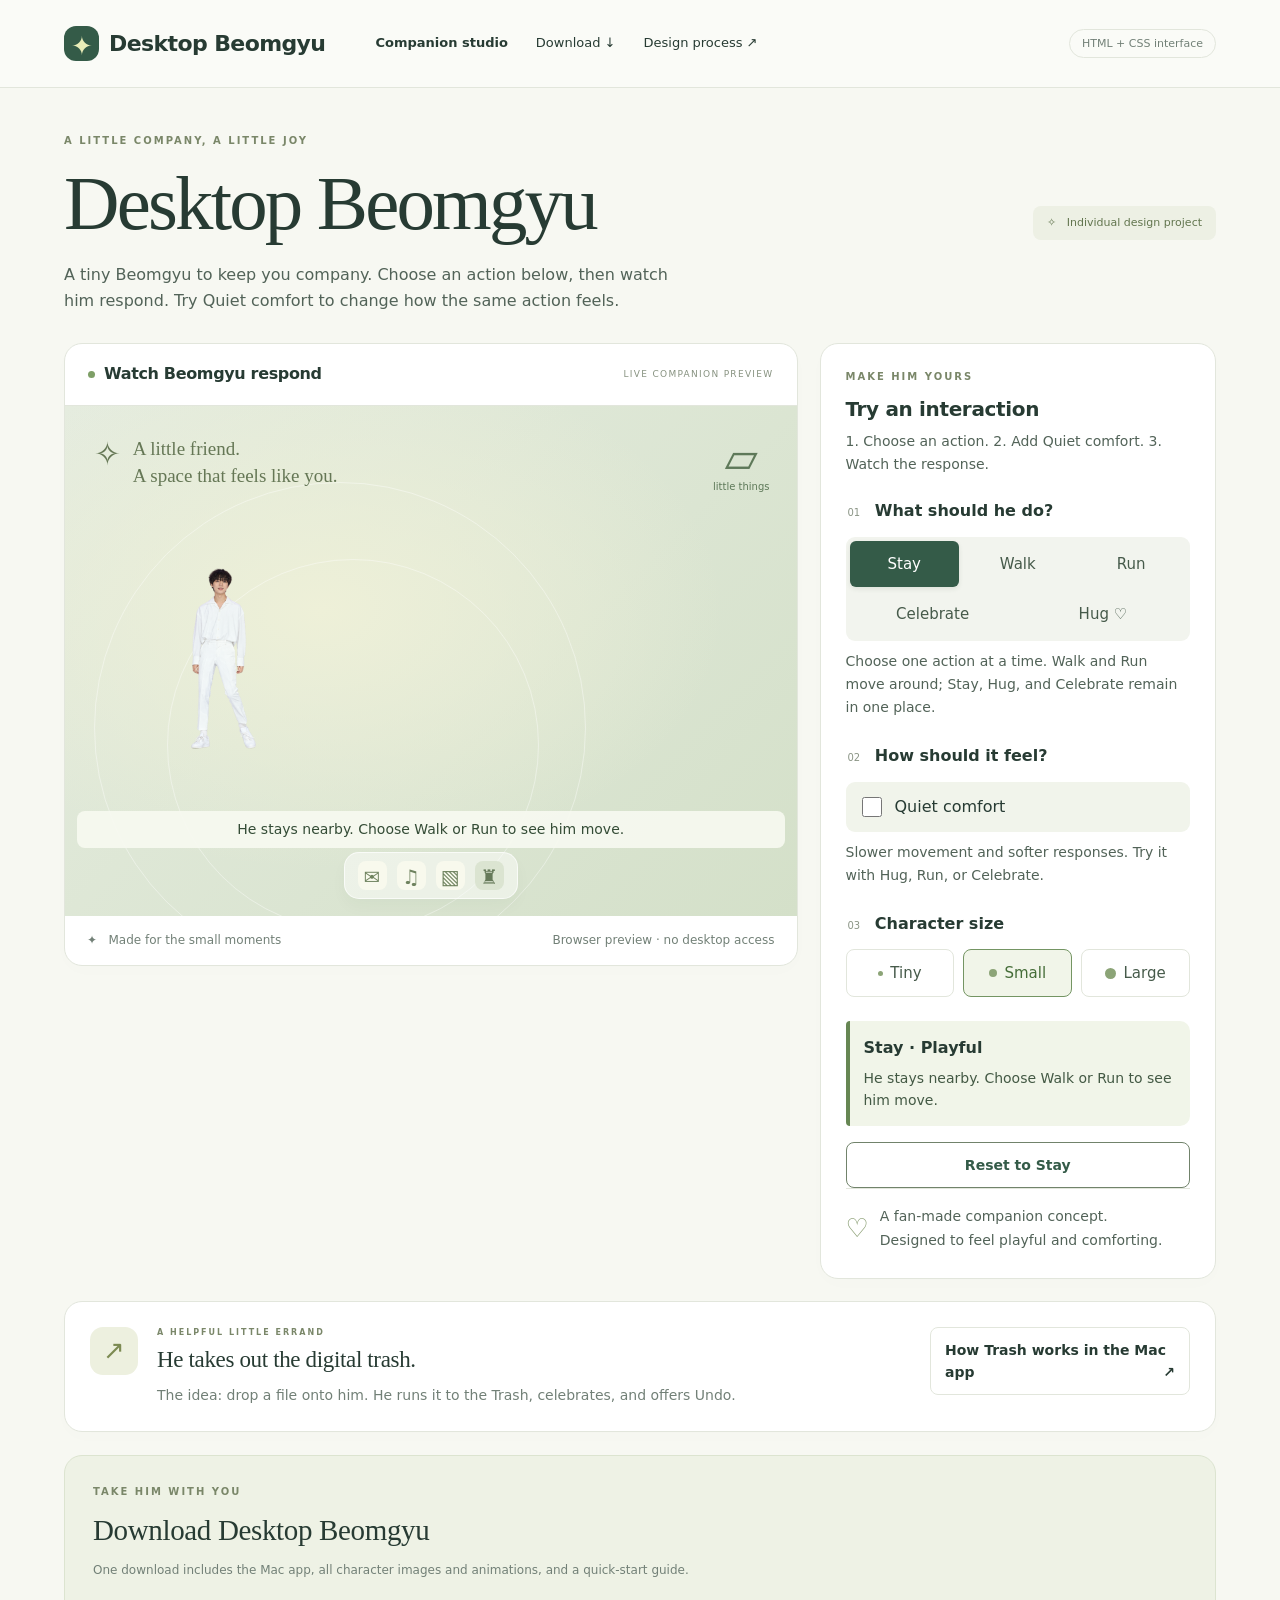
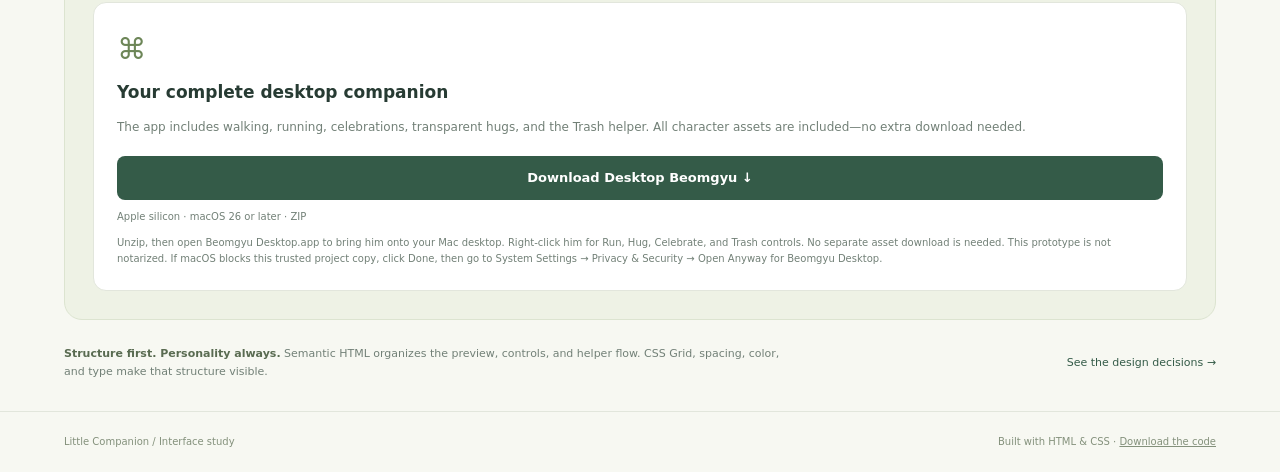
==== index.html @ 3481161f "Keep far arms behind torso and near arms in front for both gaits" ====
<!doctype html>
<html lang="en">
<head><meta charset="utf-8"><meta name="viewport" content="width=device-width,initial-scale=1"><title>Desktop Beomgyu · Little Companion</title><meta name="description" content="An HTML and CSS interface prototype for a playful desktop companion."><link rel="stylesheet" href="styles.css?v=gait-5"></head>
<body>
<header class="topbar"><a class="brand" href="index.html"><span class="brand-icon" aria-hidden="true">✦</span> Desktop Beomgyu</a><nav aria-label="Main navigation"><a href="#studio" aria-current="page">Companion studio</a><a href="#download">Download ↓</a><a href="process.html">Design process ↗</a></nav><span class="version">HTML + CSS interface</span></header>
<main id="studio">
<section class="intro" aria-labelledby="page-title"><div><p class="eyebrow">A LITTLE COMPANY, A LITTLE JOY</p><h1 id="page-title">Desktop Beomgyu</h1><p>A tiny Beomgyu to keep you company. Choose an action below, then watch him respond. Try Quiet comfort to change how the same action feels.</p></div><span class="project-tag">✧ &nbsp; Individual design project</span></section>
<div class="studio-layout">
<section class="preview-card" aria-labelledby="preview-title"><header class="card-header"><div><span class="status-dot"></span><h2 id="preview-title">Watch Beomgyu respond</h2></div><span class="small-label">LIVE COMPANION PREVIEW</span></header>
<div class="desktop-scene"><p class="hug-message" role="status">Feel upset? Feel tired? Do not worry I will always be on your side</p><div class="scene-note"><span aria-hidden="true">✧</span><p>A little friend.<br>A space that feels like you.</p></div><div class="fake-folder"><span aria-hidden="true">▱</span><small>little things</small></div><div class="orbit"><div class="sprite"><img class="still" src="beomgyu-standing.png" alt="Beomgyu in an all-white outfit, the desktop companion"><svg class="walking walk-rig" viewBox="0 0 447 640" role="img" aria-label="Beomgyu walking with alternating arms and legs" xmlns="http://www.w3.org/2000/svg"><defs><image id="walk-photo" href="beomgyu-walk-right.png" width="1341" height="1173"/><clipPath id="walk-clip-rear-leg"><polygon points="210,255 265,295 225,405 155,490 165,535 160,568 110,570 75,535 90,495 145,400 185,335"/></clipPath><clipPath id="walk-clip-front-leg"><polygon points="245,250 285,275 300,365 350,500 395,525 410,570 310,575 300,540 270,445 220,350"/></clipPath><clipPath id="walk-clip-rear-arm"><polygon points="165,105 225,110 225,165 200,245 185,355 145,370 135,330 145,220"/></clipPath><clipPath id="walk-clip-front-arm"><polygon points="250,100 285,110 315,170 335,245 380,280 390,325 355,340 290,280 255,210"/></clipPath><clipPath id="walk-clip-body"><polygon points="220,110 270,95 300,145 285,180 278,215 290,265 260,300 205,285 210,235 205,190 185,155 200,125"/></clipPath><clipPath id="walk-clip-head"><polygon points="200,0 320,0 320,100 280,135 230,120 200,90"/></clipPath></defs><g transform="translate(0 20)"><g class="walk-rear-arm"><use href="#walk-photo" clip-path="url(#walk-clip-rear-arm)"/></g><g class="walk-rear-leg"><use href="#walk-photo" clip-path="url(#walk-clip-rear-leg)"/></g><g class="walk-front-leg"><use href="#walk-photo" clip-path="url(#walk-clip-front-leg)"/></g><clipPath id="walk-socket-0"><ellipse cx="195" cy="145" rx="25" ry="32"/></clipPath><g class="walk-socket"><ellipse cx="195" cy="145" rx="16.25" ry="20.8" fill="#e7eceb"/><use href="#walk-photo" clip-path="url(#walk-socket-0)"/></g><clipPath id="walk-socket-1"><ellipse cx="275" cy="150" rx="25" ry="32"/></clipPath><g class="walk-socket"><ellipse cx="275" cy="150" rx="16.25" ry="20.8" fill="#e7eceb"/><use href="#walk-photo" clip-path="url(#walk-socket-1)"/></g><g class="walk-body"><use href="#walk-photo" clip-path="url(#walk-clip-body)"/></g><g class="walk-head"><use href="#walk-photo" clip-path="url(#walk-clip-head)"/></g><g class="walk-front-arm"><use href="#walk-photo" clip-path="url(#walk-clip-front-arm)"/></g></g></svg><svg class="runner run-rig" viewBox="0 0 1400 1460" role="img" aria-label="Beomgyu running with alternating arms and legs" xmlns="http://www.w3.org/2000/svg"><defs><image id="run-photo" href="run-1.png" width="1216" height="1294"/><clipPath id="clip-back-arm"><polygon points="725,255 835,280 870,335 1000,475 1040,580 960,610 910,515 800,430 720,385"/></clipPath><clipPath id="clip-back-leg"><polygon points="615,670 740,725 815,850 1030,900 1185,930 1200,1040 1140,1160 1070,1145 1040,1030 800,980 700,930 570,800"/></clipPath><clipPath id="clip-front-leg"><polygon points="555,640 690,705 600,820 475,910 420,1090 405,1165 440,1215 350,1270 200,1175 175,1130 270,1080 320,1060 355,880 370,785"/></clipPath><clipPath id="clip-front-arm"><polygon points="400,265 480,285 485,350 430,425 375,480 330,505 260,465 170,390 150,345 165,300 225,285 290,365 325,395 350,355"/></clipPath><clipPath id="clip-body"><polygon points="440,260 500,240 660,250 700,285 715,365 700,445 740,530 790,650 775,735 675,750 610,690 530,660 495,575 490,475 465,400 445,340"/></clipPath><clipPath id="clip-head"><polygon points="355,0 735,0 735,235 700,290 555,320 455,285 355,250"/></clipPath></defs><g transform="translate(90 75)"><g class="run-back-arm"><use href="#run-photo" clip-path="url(#clip-back-arm)"/></g><g class="run-back-leg"><use href="#run-photo" clip-path="url(#clip-back-leg)"/></g><g class="run-front-leg"><use href="#run-photo" clip-path="url(#clip-front-leg)"/></g><clipPath id="run-socket-0"><ellipse cx="420" cy="330" rx="55" ry="65"/></clipPath><g class="run-socket"><ellipse cx="420" cy="330" rx="35.75" ry="42.25" fill="#e7eceb"/><use href="#run-photo" clip-path="url(#run-socket-0)"/></g><clipPath id="run-socket-1"><ellipse cx="790" cy="330" rx="55" ry="65"/></clipPath><g class="run-socket"><ellipse cx="790" cy="330" rx="35.75" ry="42.25" fill="#e7eceb"/><use href="#run-photo" clip-path="url(#run-socket-1)"/></g><g class="run-body"><use href="#run-photo" clip-path="url(#clip-body)"/></g><g class="run-head"><use href="#run-photo" clip-path="url(#clip-head)"/></g><g class="run-front-arm"><use href="#run-photo" clip-path="url(#clip-front-arm)"/></g></g></svg><img class="hug-preview" id="hug-animation" src="frame-000.png" alt="Beomgyu giving a hug, with his original face and a transparent background"></div></div><span class="scene-caption" role="status" aria-live="polite">Staying nearby · choose an action on the right</span><div class="desktop-dock" aria-label="Decorative desktop dock"><span aria-hidden="true">✉</span><span aria-hidden="true">♫</span><span aria-hidden="true">▧</span><span class="dock-bin" aria-hidden="true">♜</span></div></div>
<footer class="preview-footer"><span>✦ &nbsp; Made for the small moments</span><span>Browser preview · no desktop access</span></footer></section>
<aside class="settings-card" aria-labelledby="settings-title"><header><p class="eyebrow">MAKE HIM YOURS</p><h2 id="settings-title">Try an interaction</h2><p>1. Choose an action. 2. Add Quiet comfort. 3. Watch the response.</p></header>
<form aria-label="Companion appearance and movement">
<fieldset><legend><span>01</span> What should he do?</legend><div class="segmented"><input type="radio" name="movement" id="stand" checked><label for="stand">Stay</label><input type="radio" name="movement" id="walk"><label for="walk">Walk</label><input type="radio" name="movement" id="run"><label for="run">Run</label><input type="radio" name="movement" id="celebrate"><label for="celebrate">Celebrate</label><input type="radio" name="movement" id="hug"><label for="hug">Hug ♡</label></div><p class="hint">Choose one action at a time. Walk and Run move around; Stay, Hug, and Celebrate remain in one place.</p></fieldset>
<fieldset><legend><span>02</span> How should it feel?</legend><label class="comfort-toggle" for="quiet"><input type="checkbox" id="quiet"> Quiet comfort</label><p class="hint">Slower movement and softer responses. Try it with Hug, Run, or Celebrate.</p></fieldset>
<fieldset><legend><span>03</span> Character size</legend><div class="size-options"><input type="radio" name="size" id="tiny"><label for="tiny"><span class="size-dot tiny-dot"></span>Tiny</label><input type="radio" name="size" id="small" checked><label for="small"><span class="size-dot small-dot"></span>Small</label><input type="radio" name="size" id="large"><label for="large"><span class="size-dot large-dot"></span>Large</label></div></fieldset>



<div class="response-card" role="status" aria-live="polite" aria-atomic="true"><strong id="response-title">Stay · Playful</strong><p id="response-description">He stays nearby. Choose Walk or Run to see him move.</p></div><button type="reset" class="reset-button">Reset to Stay</button></form><div class="settings-note"><span aria-hidden="true">♡</span><p>A fan-made companion concept.<br>Designed to feel playful and comforting.</p></div></aside>
</div>
<section class="helper-card" aria-labelledby="helper-title"><div class="helper-icon" aria-hidden="true">↗</div><div class="helper-copy"><p class="eyebrow">A HELPFUL LITTLE ERRAND</p><h2 id="helper-title">He takes out the digital trash.</h2><p>The idea: drop a file onto him. He runs it to the Trash, celebrates, and offers Undo.</p></div><details class="helper-details"><summary>How Trash works in the Mac app <span aria-hidden="true">↗</span></summary><ol><li><strong>Drop & confirm</strong><span>Choose a file and confirm the action.</span></li><li><strong>Run & celebrate</strong><span>He carries the icon to the Trash, then strikes his happy pose.</span></li><li><strong>Changed your mind?</strong><span>Undo returns the file to its original location.</span></li></ol><p class="hint">Mac app feature only. This website preview never reads, moves, or deletes your files.</p></details></section>
<section class="download-card" id="download" aria-labelledby="download-title"><div><p class="eyebrow">TAKE HIM WITH YOU</p><h2 id="download-title">Download Desktop Beomgyu</h2><p>One download includes the Mac app, all character images and animations, and a quick-start guide.</p></div><div class="download-options"><article><span class="download-symbol" aria-hidden="true">⌘</span><h3>Your complete desktop companion</h3><p>The app includes walking, running, celebrations, transparent hugs, and the Trash helper. All character assets are included—no extra download needed.</p><a class="download-button" href="Desktop-Beomgyu.zip" download>Download Desktop Beomgyu ↓</a><small>Apple silicon · macOS 26 or later · ZIP</small><p class="download-help">Unzip, then open Beomgyu Desktop.app to bring him onto your Mac desktop. Right-click him for Run, Hug, Celebrate, and Trash controls. No separate asset download is needed. This prototype is not notarized. If macOS blocks this trusted project copy, click Done, then go to System Settings → Privacy &amp; Security → Open Anyway for Beomgyu Desktop.</p></article></div></section>
<section class="design-caption" aria-label="About this prototype"><p><strong>Structure first. Personality always.</strong> Semantic HTML organizes the preview, controls, and helper flow. CSS Grid, spacing, color, and type make that structure visible.</p><a href="process.html">See the design decisions →</a></section>
</main><footer class="site-footer"><span>Little Companion / Interface study</span><span>Built with HTML & CSS · <a href="https://github.com/il2527/desktop-beomgyu/archive/refs/heads/main.zip" download>Download the code</a></span></footer>
<script src="photo-gaits.js?v=gait-5"></script><script src="companion.js?v=gait-5"></script></body></html>
---- styles.css ----
:root{--ink:#273b33;--muted:#728077;--green:#345b48;--paper:#f7f8f2;--line:#e2e6dc;--white:#fff;--accent:#e9edb8}*{box-sizing:border-box}html{scroll-behavior:smooth}body{margin:0;background:var(--paper);color:var(--ink);font-family:system-ui,-apple-system,BlinkMacSystemFont,"Segoe UI",sans-serif;font-size:14px;line-height:1.6}a{color:inherit;text-decoration:none}a:hover{text-decoration:underline}button,input,label,summary,a{-webkit-tap-highlight-color:transparent}a:focus-visible,summary:focus-visible,input:focus-visible+label{outline:3px solid #7d9c56;outline-offset:5px}.topbar{min-height:88px;padding:20px 5%;display:flex;align-items:center;gap:50px;border-bottom:1px solid var(--line);background:#fafbf7}.brand{font-size:19px;font-weight:750;letter-spacing:-.6px;display:flex;align-items:center;gap:10px}.brand-icon{background:var(--green);color:var(--accent);width:35px;height:35px;display:grid;place-items:center;border-radius:12px;font-size:26px}.topbar nav{display:flex;gap:28px;font-size:13px}.topbar nav a[aria-current]{font-weight:650}.version{margin-left:auto;font-size:11px;color:var(--muted);border:1px solid var(--line);padding:5px 12px;border-radius:30px}main{max-width:1280px;margin:auto;padding:45px 5% 30px}.intro{display:flex;align-items:center;justify-content:space-between;gap:24px;margin-bottom:30px}.eyebrow{font-size:10px;letter-spacing:2px;font-weight:750;color:#7a8769;margin:0 0 10px}h1{font-family:Georgia,serif;font-weight:400;font-size:clamp(30px,3.5vw,46px);letter-spacing:-1.7px;line-height:1.16;margin:0 0 14px}.intro p:last-child{margin:0;color:var(--muted);max-width:630px}.project-tag{white-space:nowrap;font-size:11px;color:#62754e;padding:8px 14px;background:#edf0e4;border-radius:8px}.studio-layout{display:grid;grid-template-columns:minmax(0,1.85fr) minmax(285px,1fr);gap:22px}.preview-card,.settings-card,.helper-card{background:var(--white);border:1px solid var(--line);border-radius:18px;overflow:hidden;box-shadow:0 5px 20px #24372a03}.card-header{display:flex;align-items:center;justify-content:space-between;padding:19px 23px;border-bottom:1px solid var(--line)}.card-header>div{display:flex;align-items:center;gap:9px}h2{font-size:16px;line-height:1.4;margin:0;letter-spacing:-.35px}.status-dot{width:7px;height:7px;background:#7e9f67;border-radius:50%}.small-label{font-size:9px;letter-spacing:1.3px;color:#879280}.desktop-scene{position:relative;height:400px;background:radial-gradient(ellipse at 35% 40%,#eef0d8,transparent 60%),linear-gradient(135deg,#e5ecdf,#d4e0c9);overflow:hidden}.desktop-scene:before{content:"";position:absolute;width:490px;height:490px;border:1px solid #ffffff65;border-radius:50%;left:4%;top:15%}.desktop-scene:after{content:"";position:absolute;width:370px;height:370px;border:1px solid #ffffff65;border-radius:50%;left:14%;top:30%;pointer-events:none}.scene-note{position:absolute;top:29px;left:29px;display:flex;gap:12px;color:#657755}.scene-note>span{font-size:32px;line-height:1.2}.scene-note p{font-family:Georgia,serif;font-size:19px;line-height:1.45;margin:0}.fake-folder{position:absolute;right:27px;top:30px;text-align:center;color:#5e7959;display:grid}.fake-folder>span{font-size:43px;line-height:1}.fake-folder small{font-size:10px}.orbit{position:absolute;left:40%;top:26%;width:150px;height:240px;z-index:1}.sprite{height:100%;width:100%;transform-origin:50% 100%;transform:scale(.8)}.still{height:100%;width:100%;object-fit:contain;display:block}.walking{display:none;width:100%;height:100%;background-image:url('beomgyu-walk-right.png');background-size:300% 200%;background-position:0 0}.scene-caption{position:absolute;bottom:68px;text-align:center;left:0;right:0;color:#66795d;font-size:10px;z-index:2}.desktop-dock{position:absolute;bottom:17px;left:50%;transform:translateX(-50%);display:flex;gap:10px;padding:8px 13px;background:#ffffff7d;border:1px solid #ffffffac;border-radius:15px;z-index:2;box-shadow:0 8px 16px #24372a08}.desktop-dock span{display:grid;place-items:center;border-radius:8px;width:29px;height:29px;background:#f8f9ed;font-size:20px;color:#6e825e}.desktop-dock .dock-bin{background:#dbe4d1;color:#667a5a}.preview-footer{display:flex;justify-content:space-between;gap:10px;padding:15px 22px;font-size:10px;color:var(--muted)}.settings-card{padding:25px}.settings-card header>p:last-child{font-size:12px;color:var(--muted);margin:7px 0 23px}.settings-card h2{font-size:20px}fieldset{margin:0 0 24px;padding:0;border:0;min-width:0}legend{font-weight:650;font-size:12px;margin-bottom:13px}legend>span{font-weight:400;color:#8b9586;font-size:10px;margin-right:9px}.segmented{display:flex;background:#f2f4ee;padding:4px;border-radius:9px;gap:4px}.segmented input,.size-options input,.celebrate-input{position:absolute;width:1px;height:1px;opacity:0}.segmented label{flex:1;text-align:center;padding:7px 5px;font-size:12px;border-radius:6px;cursor:pointer;color:#77816f}.segmented input:checked+label{background:var(--green);color:#fff;box-shadow:0 2px 5px #25432c19}.hint{color:var(--muted);font-size:10px;line-height:1.65;margin:9px 0 0}.size-options{display:flex;gap:9px}.size-options label{cursor:pointer;flex:1;display:flex;align-items:center;justify-content:center;gap:7px;border:1px solid var(--line);border-radius:8px;padding:9px 5px;font-size:11px}.size-options input:checked+label{border-color:#749563;background:#f1f5e9;color:#456d38}.size-dot{border-radius:50%;background:#8ca477;display:block}.tiny-dot{width:5px;height:5px}.small-dot{width:8px;height:8px}.large-dot{width:11px;height:11px}.celebrate-button{display:block;text-align:center;background:#f0f1d8;border:1px solid #e5e6c9;border-radius:8px;padding:10px;font-size:12px;cursor:pointer}.celebrate-input:checked+label{background:var(--green);color:#fff}.settings-note{display:flex;align-items:center;gap:11px;padding-top:16px;border-top:1px solid var(--line);color:var(--muted)}.settings-note>span{font-size:26px;color:#879c70}.settings-note p{font-size:10px;line-height:1.7;margin:0}.helper-card{display:flex;align-items:flex-start;gap:19px;padding:25px;margin-top:22px}.helper-icon{display:grid;place-items:center;background:#edf0df;border-radius:13px;font-size:26px;color:#7c8a52;min-width:48px;height:48px}.helper-copy{flex:1}.helper-copy .eyebrow{margin-bottom:5px;font-size:8px}.helper-copy h2{font-family:Georgia,serif;font-weight:400;font-size:23px}.helper-copy>p:last-child{color:var(--muted);font-size:12px;margin:7px 0 0}.helper-details{width:220px;flex-shrink:0}summary{cursor:pointer;font-size:11px;font-weight:650;border:1px solid var(--line);padding:11px 14px;border-radius:8px;list-style:none}summary::-webkit-details-marker{display:none}summary span{float:right}.helper-details[open]{width:310px}.helper-details ol{padding-left:20px;font-size:11px}.helper-details li{margin:13px 0}.helper-details li span{display:block;color:var(--muted)}.design-caption{display:flex;align-items:center;justify-content:space-between;gap:25px;margin:25px 0 0;font-size:11px;color:var(--muted)}.design-caption p{max-width:720px;margin:0}.design-caption strong{color:#596b51}.design-caption a{white-space:nowrap;color:var(--green)}.site-footer{max-width:1280px;margin:auto;padding:22px 5%;border-top:1px solid var(--line);display:flex;justify-content:space-between;gap:15px;font-size:10px;color:#84917c}.site-footer a{text-decoration:underline}
/* CSS state selectors connect the real form controls to the preview. */
body:has(#tiny:checked) .sprite{transform:scale(.58)}body:has(#large:checked) .sprite{transform:scale(1)}body:has(#walk:checked) .still,body:has(#run:checked) .still{display:none}body:has(#walk:checked) .walking,body:has(#run:checked) .walking{display:block;animation:steps 1s step-end infinite}body:has(#walk:checked) .orbit{animation:stroll 10s ease-in-out infinite}body:has(#run:checked) .walking{animation-duration:.55s}body:has(#run:checked) .orbit{animation:stroll 4s ease-in-out infinite}body:has(#celebrate:checked) .orbit{animation:none}body:has(#celebrate:checked) .walking{display:none}body:has(#celebrate:checked) .still{display:block;content:url('beomgyu-celebrate.png');animation:happy .7s ease-in-out infinite alternate}
@keyframes steps{0%,100%{background-position:0 0}16.67%{background-position:50% 0}33.33%{background-position:100% 0}50%{background-position:0 100%}66.67%{background-position:50% 100%}83.33%{background-position:100% 100%}}@keyframes stroll{0%,100%{translate:-70px 0;scale:1 1}49.99%{translate:80px -12px;scale:1 1}50%{translate:80px -12px;scale:-1 1}99.99%{translate:-70px 0;scale:-1 1}}@keyframes happy{to{translate:0 -8px;rotate:2deg}}
.process-main{max-width:940px}.process-main h1{margin-bottom:20px}.process-section{background:white;border:1px solid var(--line);border-radius:14px;padding:27px;margin:20px 0}.process-section h2{font-size:21px;margin-bottom:13px}.process-section h3{font-size:14px;margin-top:24px}.process-section p,.process-section li{color:#5d6e60}.process-section table{border-collapse:collapse;width:100%;font-size:12px}.process-section th,.process-section td{border-bottom:1px solid var(--line);padding:12px;text-align:left;vertical-align:top}.process-section code{background:#eef2e8;padding:2px 5px;border-radius:4px}.reflection{padding:15px;background:#f6f4e5;border-left:3px solid #b9bb7c}.process-main a{text-decoration:underline}.wireframe{font-family:monospace;white-space:pre-wrap;background:#f1f4ec;padding:20px;border-radius:8px}
@media(max-width:900px){.topbar{gap:25px}.version,.project-tag{display:none}.studio-layout{grid-template-columns:minmax(0,1.4fr) minmax(270px,1fr)}.helper-card{flex-wrap:wrap}.helper-details,.helper-details[open]{width:100%;margin-left:67px}.design-caption{align-items:flex-start;flex-direction:column;gap:12px}}
@media(max-width:650px){.topbar{padding:17px 5%;flex-wrap:wrap;gap:14px;min-height:80px}.brand{font-size:18px}.topbar nav{font-size:11px;gap:20px}main{padding-top:30px}.intro{margin-bottom:23px}.intro p:last-child{font-size:12px}.studio-layout{grid-template-columns:1fr}.desktop-scene{height:340px}.orbit{top:22%;height:210px;width:135px}.scene-note p{font-size:15px;max-width:170px}.preview-footer{font-size:9px;padding:13px}.small-label{font-size:8px}.settings-card{padding:23px}.helper-card{padding:20px;gap:13px}.helper-copy{min-width:190px}.helper-copy h2{font-size:21px}.helper-details,.helper-details[open]{margin-left:0}.site-footer{flex-direction:column;gap:3px}.process-section{padding:20px}.process-section table{font-size:10px}.process-section td,.process-section th{padding:8px}}
@media(prefers-reduced-motion:reduce){html{scroll-behavior:auto}*,*:before,*:after{animation:none!important;transition:none!important}}

/* The HTML/CSS layout stays intact; JavaScript now synchronizes motion and footsteps. */
h1{font-size:clamp(44px,6vw,78px);letter-spacing:-2.8px}.brand{font-size:22px}
body.motion-ready .orbit{animation:none!important;left:0;top:0;will-change:transform}
body.motion-ready .walking{animation:none!important}
body.motion-ready .still{animation:none!important}
body.motion-ready.is-moving .still{display:none}
body.motion-ready.is-moving .walking{display:block}
body.motion-ready:not(.is-moving) .walking{display:none}
body.motion-ready:not(.is-moving) .still{display:block}
body.motion-ready.running .walking{background-image:url('beomgyu-run.png');border-radius:20px;mask-image:linear-gradient(transparent,#000 7%,#000 93%,transparent)}
body.motion-ready:has(#celebrate:checked) .still{display:block;content:url('beomgyu-celebrate.png')}
body.motion-ready:has(#celebrate:checked) .walking{display:none}
.hug-button,.file-picker{font:inherit;border:1px solid #d4dccb;border-radius:9px;background:#e7eddd;color:#345b48;padding:11px 14px;width:100%;cursor:pointer;display:block;text-align:center}.hug-button:hover,.file-picker:hover{background:#dce8d0}.play-toggle{display:flex;align-items:center;gap:9px;font-size:12px}.file-picker{margin-top:12px;font-size:11px;background:white}#file-input{display:block;max-width:100%;font-size:10px;margin-top:8px}.play-files{position:absolute;inset:0;pointer-events:none}.play-file{position:absolute;display:grid;place-items:center;gap:2px;pointer-events:auto;border:0;background:#ffffffb3;border-radius:10px;padding:7px;color:#456348;width:66px;cursor:pointer;transition:transform .4s ease}.play-file span{font-size:26px}.play-file small{font-size:9px;max-width:55px;overflow:hidden;text-overflow:ellipsis;white-space:nowrap}.play-file.patted{animation:pat .65s ease}.play-file.kicked{transform:translate(22px,-18px) rotate(20deg)}@keyframes pat{50%{scale:1.15;rotate:-7deg}}.sprite.patting{rotate:-9deg;transition:rotate .2s}.sprite.kicking{rotate:10deg;transition:rotate .2s}
#hug-dialog{width:min(440px,90vw);border:1px solid #d6dfcb;border-radius:24px;padding:30px;text-align:center;color:#345b48;background:#fafcf5;box-shadow:0 20px 90px #1d302d40}#hug-dialog::backdrop{background:#20372b70;backdrop-filter:blur(6px)}#hug-dialog h2{font-family:Georgia,serif;font-size:26px;font-weight:400;line-height:1.4;margin-bottom:20px}#hug-dialog img{display:block;width:100%;max-height:340px;object-fit:contain;border-radius:15px}#close-hug{position:absolute;top:8px;right:12px;background:none;border:0;font-size:27px;color:#718269;cursor:pointer}.hug-fallback{padding:25px;border-radius:12px;background:#edf2e4}button:focus-visible{outline:3px solid #7d9c56;outline-offset:3px}

.runner{display:none;width:100%;height:100%;object-fit:contain}
body.motion-ready.running.is-moving .walking{display:none}
body.motion-ready.running.is-moving .runner{display:block}
body.motion-ready:not(.is-moving) .runner,body.motion-ready:has(#celebrate:checked) .runner{display:none}
.hug-cutout{position:relative;height:320px;background:transparent;overflow:visible}
#hug-dialog .hug-cutout img{position:absolute;inset:0;height:100%;width:100%;object-fit:contain;border-radius:0}
#hug-gif{animation:hug-open 2.8s ease-in-out infinite}
.hug-close{animation:hug-close 2.8s ease-in-out infinite}
@keyframes hug-open{0%,100%{opacity:1;transform:scale(.97)}45%,65%{opacity:0;transform:scale(1.03)}}
@keyframes hug-close{0%,100%{opacity:0;transform:scale(.97)}45%,65%{opacity:1;transform:scale(1.03)}}
@media(prefers-reduced-motion:reduce){.hug-close{display:none!important}#hug-gif{opacity:1!important}}

/* Preserve the original hug media; do not synthesize or morph his face. */
#hug-dialog > #hug-gif{position:static;animation:none;transform:none;opacity:1;border-radius:15px}

/* Show the uploaded pixels directly, with hard cuts rather than face morphing. */
.original-hug-frames{position:relative;width:100%;height:340px}
#hug-dialog .original-hug-frames img{position:absolute;inset:0;width:100%;height:100%;max-height:none;object-fit:contain;border-radius:0;transform:none}
#hug-dialog .original-hug-frames #hug-gif{animation:original-first 2.4s step-end infinite}
#hug-dialog .original-hug-frames .original-hug-second{animation:original-second 2.4s step-end infinite}
@keyframes original-first{0%,100%{visibility:visible;opacity:1}50%{visibility:hidden;opacity:0}}
@keyframes original-second{0%,100%{visibility:hidden;opacity:0}50%{visibility:visible;opacity:1}}
@media(prefers-reduced-motion:reduce){#hug-dialog .original-hug-frames #hug-gif{visibility:visible!important;opacity:1!important}#hug-dialog .original-hug-frames .original-hug-second{display:none!important}}

/* Hug is a character mode in the same preview, with no dialog. */
.segmented{flex-wrap:wrap}.segmented label{flex:1 0 26%;min-width:65px}
.hug-preview{display:none;width:100%;height:100%;object-fit:contain}
.hug-message{display:none;position:absolute;top:23px;left:20px;right:20px;z-index:3;padding:13px 17px;border:1px solid #dbe3d1;border-radius:14px;background:#fbfdf3ed;color:#345b48;font-family:Georgia,serif;font-size:18px;line-height:1.45;text-align:center;margin:0}
body:has(#hug:checked) .hug-preview{display:block}
body:has(#hug:checked) .still,body:has(#hug:checked) .walking,body:has(#hug:checked) .runner{display:none!important}
body:has(#hug:checked) .hug-message{display:block}
body:has(#hug:checked) .scene-note,body:has(#hug:checked) .fake-folder{visibility:hidden}
.download-card{margin-top:23px;padding:28px;background:#eef2e5;border:1px solid #dce4d0;border-radius:18px;scroll-margin-top:20px}
.download-card h2{font-family:Georgia,serif;font-size:29px;font-weight:400}.download-card>div>p:last-child{color:var(--muted);font-size:12px;margin:10px 0 22px}
.download-options{display:grid;grid-template-columns:1fr 1fr;gap:18px}.download-options article{background:#fff;border:1px solid var(--line);border-radius:13px;padding:23px}.download-symbol{font-size:29px;color:#6d8658}.download-options h3{margin:7px 0;font-size:17px}.download-options p{color:var(--muted);font-size:12px}.download-button{display:block;padding:12px 16px;border-radius:8px;background:var(--green);color:white;text-align:center;font-size:13px;font-weight:650;margin-top:18px}.download-button:hover{background:#264b39;text-decoration:none}.download-button.secondary{background:#e9eddf;color:var(--green)}.download-button.secondary:hover{background:#dce5cb}.download-options small{display:block;margin-top:9px;color:var(--muted);font-size:10px}.download-options .download-help{font-size:10px;margin-bottom:0}
@media(max-width:650px){.download-options{grid-template-columns:1fr}.download-card{padding:20px}.hug-message{font-size:16px;left:12px;right:12px}}

/* A single complete download replaces the separate asset card. */
.download-options{grid-template-columns:1fr}

/* Readable instructions and visible feedback for combined inputs. */
.intro p:last-child{font-size:16px;color:#526358}
.settings-card header>p:last-child,.hint,.settings-note p{font-size:14px;color:#526358}
legend{font-size:16px}.segmented label,.size-options label{font-size:15px;padding:11px 8px;color:#465a4a}
.comfort-toggle{display:flex;align-items:center;gap:10px;font-size:16px;cursor:pointer;padding:12px;background:#f1f4eb;border-radius:9px}
.comfort-toggle input{width:20px;height:20px;accent-color:var(--green)}
.response-card{border-left:4px solid #668653;background:#f1f5e9;padding:14px;margin-bottom:16px;border-radius:4px 10px 10px 4px}
.response-card strong{font-size:16px}.response-card p{font-size:14px;margin:6px 0 0;color:#435944}
.reset-button{font:inherit;font-weight:650;border:1px solid #71836b;background:white;color:var(--green);border-radius:8px;width:100%;padding:11px;cursor:pointer}
.reset-button:hover{background:#edf3e6}.scene-caption{font-size:14px;color:#344c36;background:#f8faf1e8;padding:7px 12px;left:12px;right:12px;border-radius:8px}
body.quiet-comfort .desktop-scene{background:radial-gradient(ellipse at 35% 40%,#eef1e6,transparent 60%),linear-gradient(135deg,#e8eee6,#dce5dd)}
.helper-details summary,.helper-details ol,.helper-copy>p:last-child{font-size:14px}
.helper-details{width:260px}.preview-footer{font-size:12px}
@media(max-width:650px){.card-header{padding:16px}.small-label{display:none}.scene-note p{font-size:15px}.intro p:last-child{font-size:16px}.settings-card{padding:20px}.helper-details,.helper-details[open]{width:100%}.scene-caption{font-size:13px}}

/* Articulated photo cutout: original head and torso, alternating limb pivots. */
.run-rig{overflow:visible;width:190%;max-width:none;margin-left:-45%;height:100%;}
body.motion-ready.running.is-moving .runner{display:block}
body.motion-ready.running:has(#run:checked) .walking{display:none!important}
body.motion-ready.running.is-moving:has(#run:checked) .still{display:none!important}
.run-rig{position:absolute;top:0;left:-45%;margin-left:0}

/* Keep both articulated gaits on one layer, never stacked in document flow. */
.walk-rig{position:absolute;inset:0;width:100%;height:100%;overflow:visible;background:none!important}
body.motion-ready:has(#walk:checked) .walking{background:none;animation:none}
body.motion-ready:has(#walk:checked):not(.is-moving) .walking{display:none}
.desktop-scene{height:510px}.studio-layout{align-items:start}
@media(max-width:650px){.desktop-scene{height:420px}}
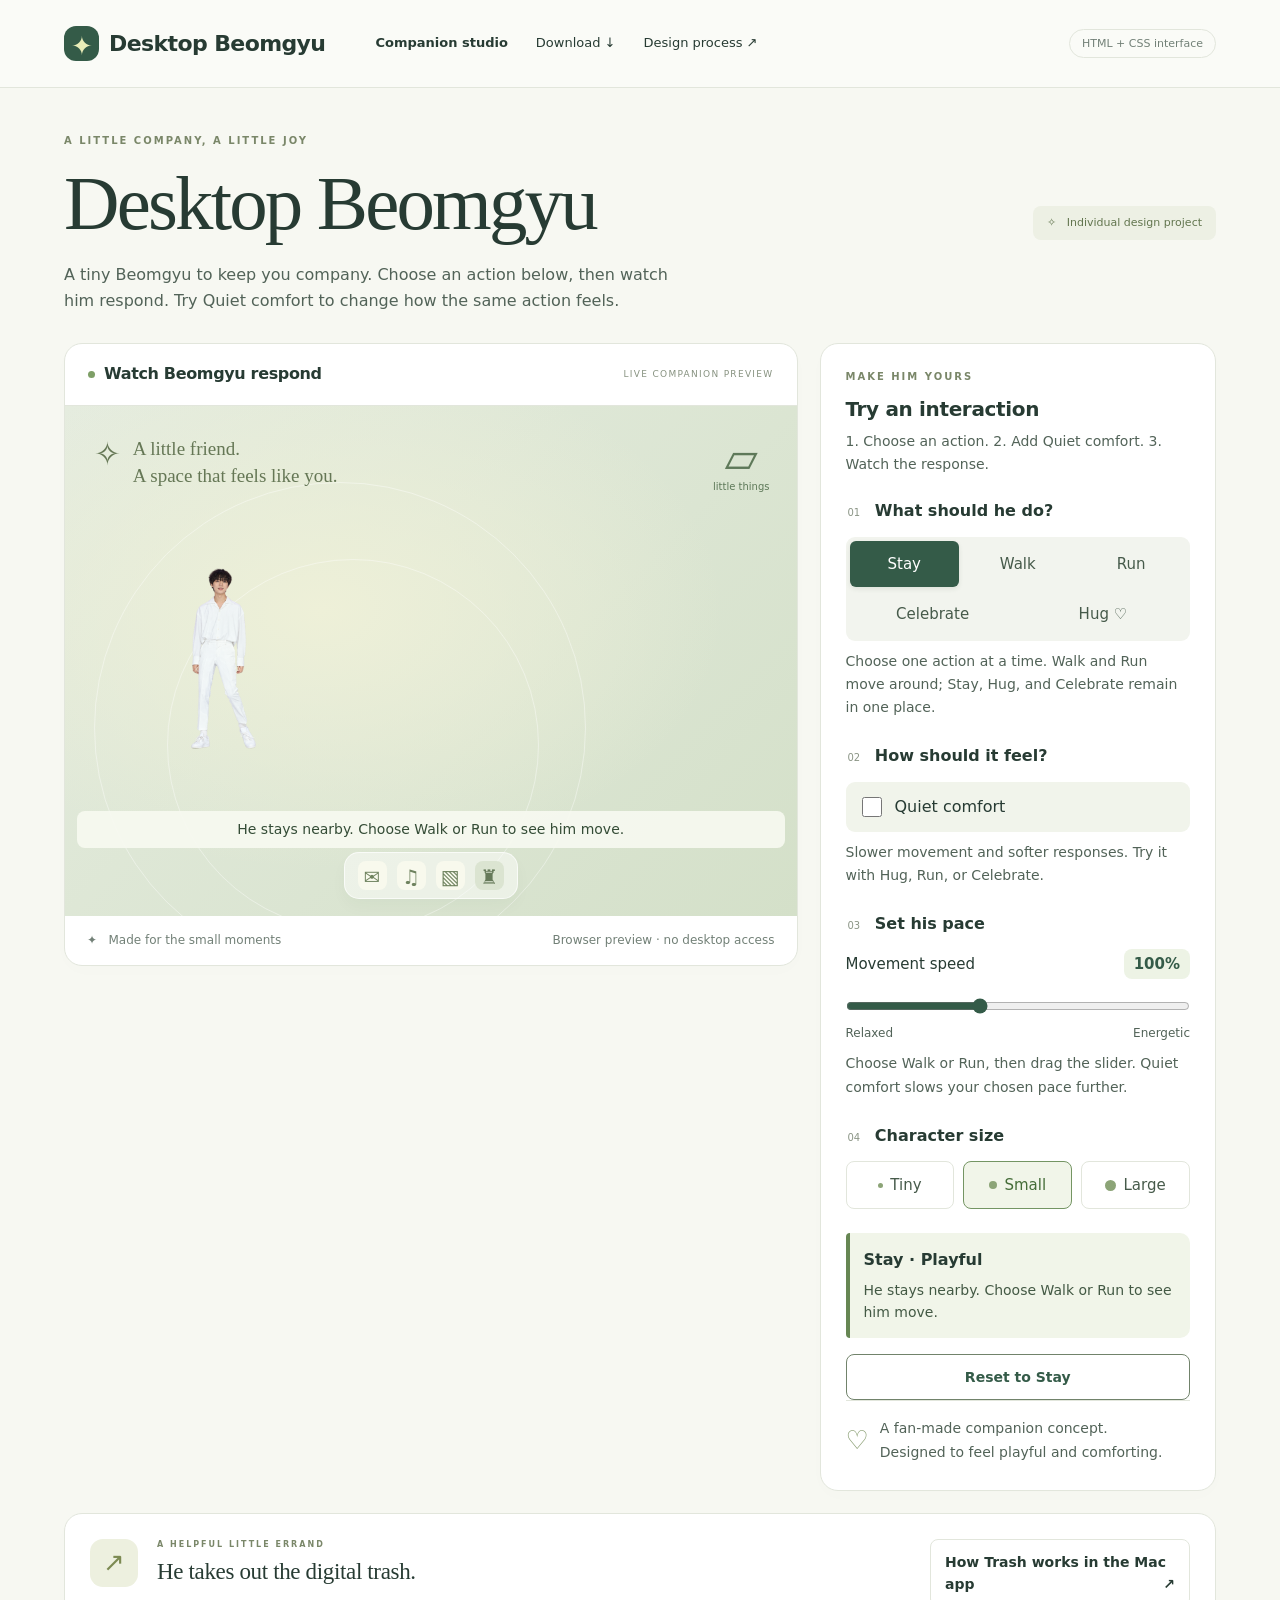
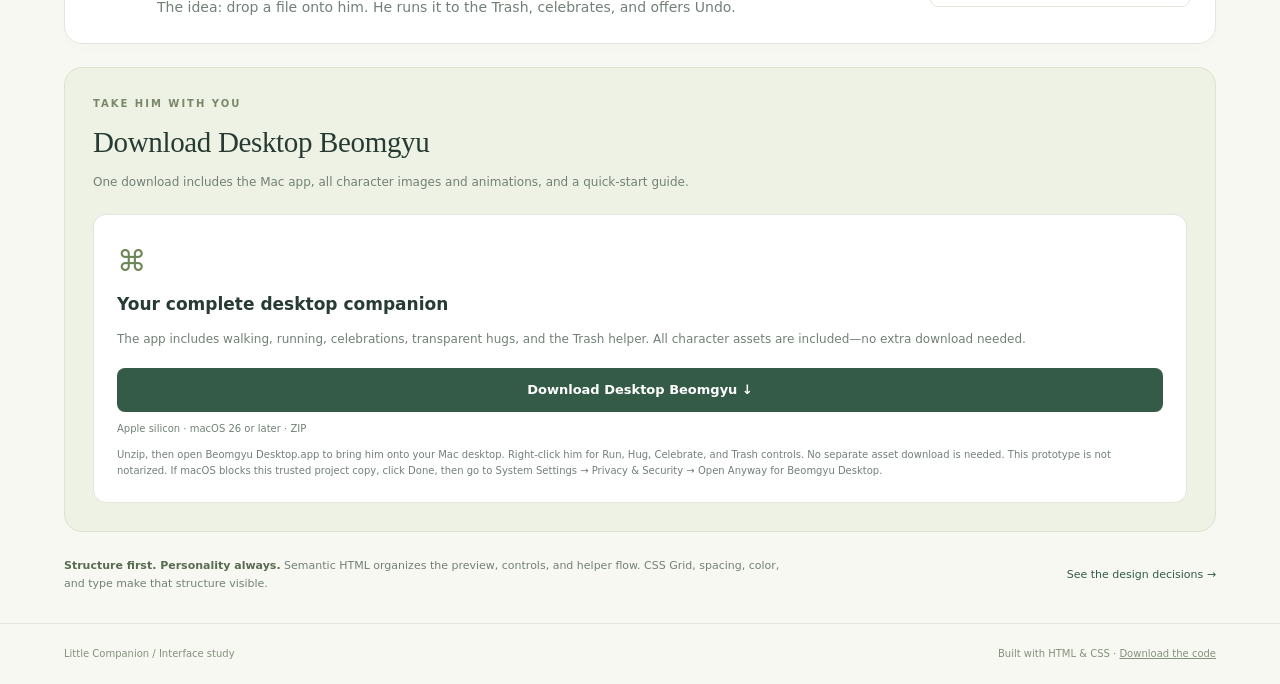
==== commit f36db434: "Add a continuous speed slider that combines with movement and comfort" ====
--- a/index.html
+++ b/index.html
@@ -1,6 +1,6 @@
 <!doctype html>
 <html lang="en">
-<head><meta charset="utf-8"><meta name="viewport" content="width=device-width,initial-scale=1"><title>Desktop Beomgyu · Little Companion</title><meta name="description" content="An HTML and CSS interface prototype for a playful desktop companion."><link rel="stylesheet" href="styles.css?v=gait-5"></head>
+<head><meta charset="utf-8"><meta name="viewport" content="width=device-width,initial-scale=1"><title>Desktop Beomgyu · Little Companion</title><meta name="description" content="An HTML and CSS interface prototype for a playful desktop companion."><link rel="stylesheet" href="styles.css?v=pace-1"></head>
 <body>
 <header class="topbar"><a class="brand" href="index.html"><span class="brand-icon" aria-hidden="true">✦</span> Desktop Beomgyu</a><nav aria-label="Main navigation"><a href="#studio" aria-current="page">Companion studio</a><a href="#download">Download ↓</a><a href="process.html">Design process ↗</a></nav><span class="version">HTML + CSS interface</span></header>
 <main id="studio">
@@ -13,7 +13,8 @@
 <form aria-label="Companion appearance and movement">
 <fieldset><legend><span>01</span> What should he do?</legend><div class="segmented"><input type="radio" name="movement" id="stand" checked><label for="stand">Stay</label><input type="radio" name="movement" id="walk"><label for="walk">Walk</label><input type="radio" name="movement" id="run"><label for="run">Run</label><input type="radio" name="movement" id="celebrate"><label for="celebrate">Celebrate</label><input type="radio" name="movement" id="hug"><label for="hug">Hug ♡</label></div><p class="hint">Choose one action at a time. Walk and Run move around; Stay, Hug, and Celebrate remain in one place.</p></fieldset>
 <fieldset><legend><span>02</span> How should it feel?</legend><label class="comfort-toggle" for="quiet"><input type="checkbox" id="quiet"> Quiet comfort</label><p class="hint">Slower movement and softer responses. Try it with Hug, Run, or Celebrate.</p></fieldset>
-<fieldset><legend><span>03</span> Character size</legend><div class="size-options"><input type="radio" name="size" id="tiny"><label for="tiny"><span class="size-dot tiny-dot"></span>Tiny</label><input type="radio" name="size" id="small" checked><label for="small"><span class="size-dot small-dot"></span>Small</label><input type="radio" name="size" id="large"><label for="large"><span class="size-dot large-dot"></span>Large</label></div></fieldset>
+<fieldset class="pace-control"><legend><span>03</span> Set his pace</legend><div class="pace-label"><label for="pace">Movement speed</label><output id="pace-value" for="pace">100%</output></div><input type="range" id="pace" name="pace" min="50" max="180" step="10" value="100" aria-describedby="pace-help"><div class="pace-ends" aria-hidden="true"><span>Relaxed</span><span>Energetic</span></div><p class="hint" id="pace-help">Choose Walk or Run, then drag the slider. Quiet comfort slows your chosen pace further.</p></fieldset>
+<fieldset><legend><span>04</span> Character size</legend><div class="size-options"><input type="radio" name="size" id="tiny"><label for="tiny"><span class="size-dot tiny-dot"></span>Tiny</label><input type="radio" name="size" id="small" checked><label for="small"><span class="size-dot small-dot"></span>Small</label><input type="radio" name="size" id="large"><label for="large"><span class="size-dot large-dot"></span>Large</label></div></fieldset>
 
 
 
@@ -23,4 +24,4 @@
 <section class="download-card" id="download" aria-labelledby="download-title"><div><p class="eyebrow">TAKE HIM WITH YOU</p><h2 id="download-title">Download Desktop Beomgyu</h2><p>One download includes the Mac app, all character images and animations, and a quick-start guide.</p></div><div class="download-options"><article><span class="download-symbol" aria-hidden="true">⌘</span><h3>Your complete desktop companion</h3><p>The app includes walking, running, celebrations, transparent hugs, and the Trash helper. All character assets are included—no extra download needed.</p><a class="download-button" href="Desktop-Beomgyu.zip" download>Download Desktop Beomgyu ↓</a><small>Apple silicon · macOS 26 or later · ZIP</small><p class="download-help">Unzip, then open Beomgyu Desktop.app to bring him onto your Mac desktop. Right-click him for Run, Hug, Celebrate, and Trash controls. No separate asset download is needed. This prototype is not notarized. If macOS blocks this trusted project copy, click Done, then go to System Settings → Privacy &amp; Security → Open Anyway for Beomgyu Desktop.</p></article></div></section>
 <section class="design-caption" aria-label="About this prototype"><p><strong>Structure first. Personality always.</strong> Semantic HTML organizes the preview, controls, and helper flow. CSS Grid, spacing, color, and type make that structure visible.</p><a href="process.html">See the design decisions →</a></section>
 </main><footer class="site-footer"><span>Little Companion / Interface study</span><span>Built with HTML & CSS · <a href="https://github.com/il2527/desktop-beomgyu/archive/refs/heads/main.zip" download>Download the code</a></span></footer>
-<script src="photo-gaits.js?v=gait-5"></script><script src="companion.js?v=gait-5"></script></body></html>
+<script src="photo-gaits.js?v=pace-1"></script><script src="companion.js?v=pace-1"></script></body></html>
--- a/styles.css
+++ b/styles.css
@@ -90,3 +90,10 @@
 body.motion-ready:has(#walk:checked):not(.is-moving) .walking{display:none}
 .desktop-scene{height:510px}.studio-layout{align-items:start}
 @media(max-width:650px){.desktop-scene{height:420px}}
+
+/* A continuous input combines with the movement and comfort states. */
+.pace-label,.pace-ends{display:flex;justify-content:space-between;align-items:center;gap:12px}
+.pace-label{font-size:15px}.pace-label output{font-weight:700;color:var(--green);background:#edf3e5;padding:3px 10px;border-radius:8px;font-variant-numeric:tabular-nums}
+.pace-control input[type="range"]{display:block;width:100%;height:36px;margin:9px 0 0;accent-color:var(--green);cursor:pointer}
+.pace-control input:focus-visible{outline:3px solid #7d9c56;outline-offset:3px;border-radius:8px}
+.pace-ends{font-size:12px;color:#526358}
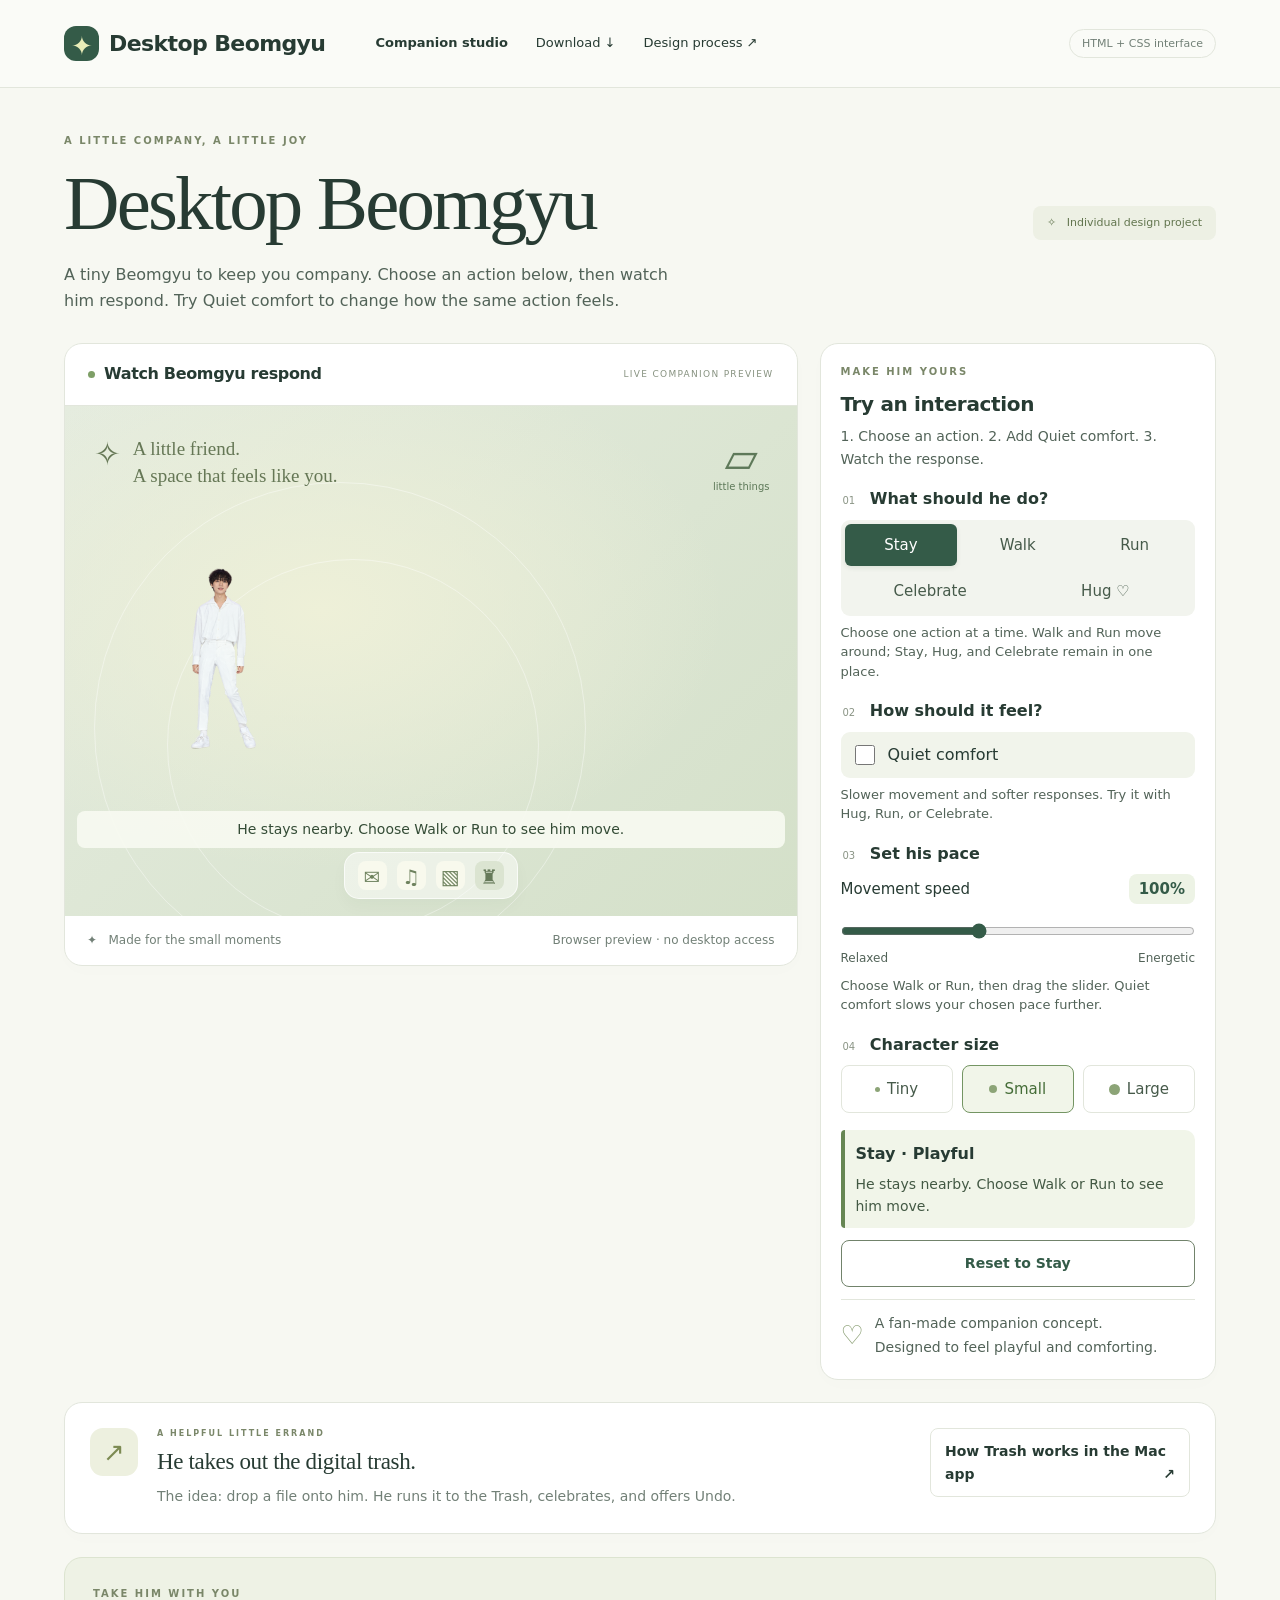
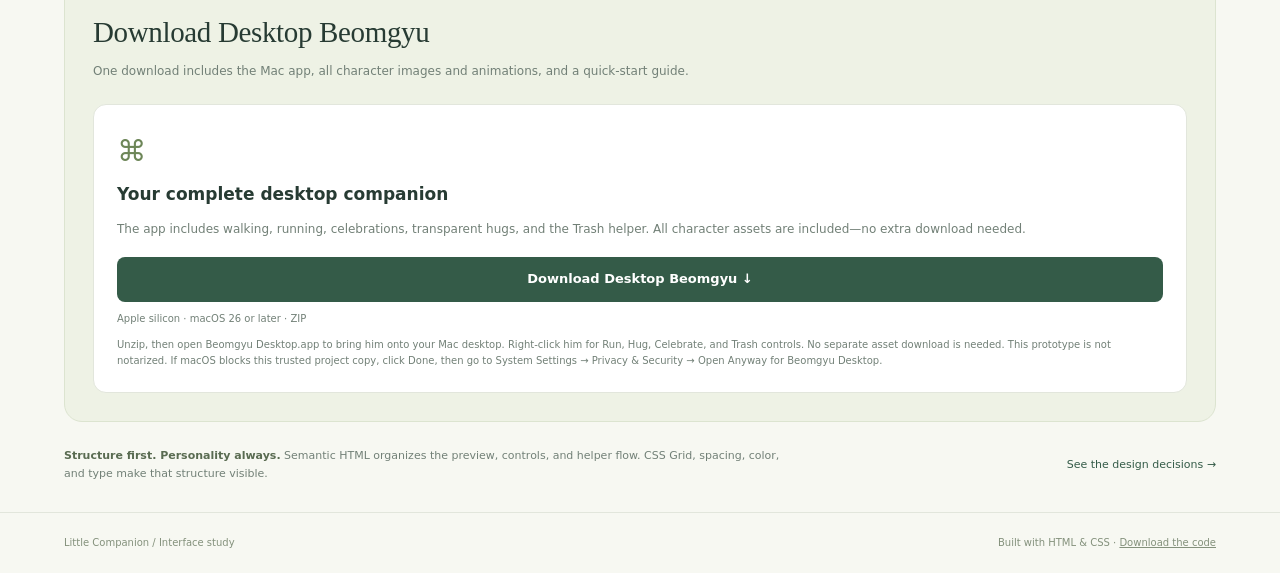
==== commit 2fd6efc1: "Keep preview alongside controls and reduce empty layout space" ====
--- a/index.html
+++ b/index.html
@@ -1,6 +1,6 @@
 <!doctype html>
 <html lang="en">
-<head><meta charset="utf-8"><meta name="viewport" content="width=device-width,initial-scale=1"><title>Desktop Beomgyu · Little Companion</title><meta name="description" content="An HTML and CSS interface prototype for a playful desktop companion."><link rel="stylesheet" href="styles.css?v=pace-1"></head>
+<head><meta charset="utf-8"><meta name="viewport" content="width=device-width,initial-scale=1"><title>Desktop Beomgyu · Little Companion</title><meta name="description" content="An HTML and CSS interface prototype for a playful desktop companion."><link rel="stylesheet" href="styles.css?v=layout-2"></head>
 <body>
 <header class="topbar"><a class="brand" href="index.html"><span class="brand-icon" aria-hidden="true">✦</span> Desktop Beomgyu</a><nav aria-label="Main navigation"><a href="#studio" aria-current="page">Companion studio</a><a href="#download">Download ↓</a><a href="process.html">Design process ↗</a></nav><span class="version">HTML + CSS interface</span></header>
 <main id="studio">
@@ -24,4 +24,4 @@
 <section class="download-card" id="download" aria-labelledby="download-title"><div><p class="eyebrow">TAKE HIM WITH YOU</p><h2 id="download-title">Download Desktop Beomgyu</h2><p>One download includes the Mac app, all character images and animations, and a quick-start guide.</p></div><div class="download-options"><article><span class="download-symbol" aria-hidden="true">⌘</span><h3>Your complete desktop companion</h3><p>The app includes walking, running, celebrations, transparent hugs, and the Trash helper. All character assets are included—no extra download needed.</p><a class="download-button" href="Desktop-Beomgyu.zip" download>Download Desktop Beomgyu ↓</a><small>Apple silicon · macOS 26 or later · ZIP</small><p class="download-help">Unzip, then open Beomgyu Desktop.app to bring him onto your Mac desktop. Right-click him for Run, Hug, Celebrate, and Trash controls. No separate asset download is needed. This prototype is not notarized. If macOS blocks this trusted project copy, click Done, then go to System Settings → Privacy &amp; Security → Open Anyway for Beomgyu Desktop.</p></article></div></section>
 <section class="design-caption" aria-label="About this prototype"><p><strong>Structure first. Personality always.</strong> Semantic HTML organizes the preview, controls, and helper flow. CSS Grid, spacing, color, and type make that structure visible.</p><a href="process.html">See the design decisions →</a></section>
 </main><footer class="site-footer"><span>Little Companion / Interface study</span><span>Built with HTML & CSS · <a href="https://github.com/il2527/desktop-beomgyu/archive/refs/heads/main.zip" download>Download the code</a></span></footer>
-<script src="photo-gaits.js?v=pace-1"></script><script src="companion.js?v=pace-1"></script></body></html>
+<script src="photo-gaits.js?v=layout-2"></script><script src="companion.js?v=layout-2"></script></body></html>
--- a/styles.css
+++ b/styles.css
@@ -97,3 +97,23 @@
 .pace-control input[type="range"]{display:block;width:100%;height:36px;margin:9px 0 0;accent-color:var(--green);cursor:pointer}
 .pace-control input:focus-visible{outline:3px solid #7d9c56;outline-offset:3px;border-radius:8px}
 .pace-ends{font-size:12px;color:#526358}
+
+/* Keep the companion alongside the taller controls instead of leaving an empty column. */
+@media(min-width:901px){
+ .preview-card{position:sticky;top:18px;align-self:start}
+ .settings-card{padding:20px}
+ .settings-card header>p:last-child{margin-bottom:16px}
+ .settings-card fieldset{margin-bottom:17px}
+ .settings-card legend{margin-bottom:8px}
+ .settings-card .hint{font-size:13px;line-height:1.5;margin-top:7px}
+ .settings-card .segmented label{padding:9px 6px}
+ .settings-card .comfort-toggle{padding:10px}
+ .settings-card .response-card{padding:11px;margin-bottom:12px}
+ .settings-note{padding-top:12px;margin-top:12px}
+ .desktop-scene{height:clamp(330px,calc(100vh - 175px),510px)}
+}
+@media(min-width:651px) and (max-width:900px){
+ .studio-layout{grid-template-columns:1fr}
+ .settings-card form{display:grid;grid-template-columns:1fr 1fr;column-gap:24px;align-items:start}
+ .settings-card .response-card,.settings-card .reset-button{grid-column:1/-1}
+}
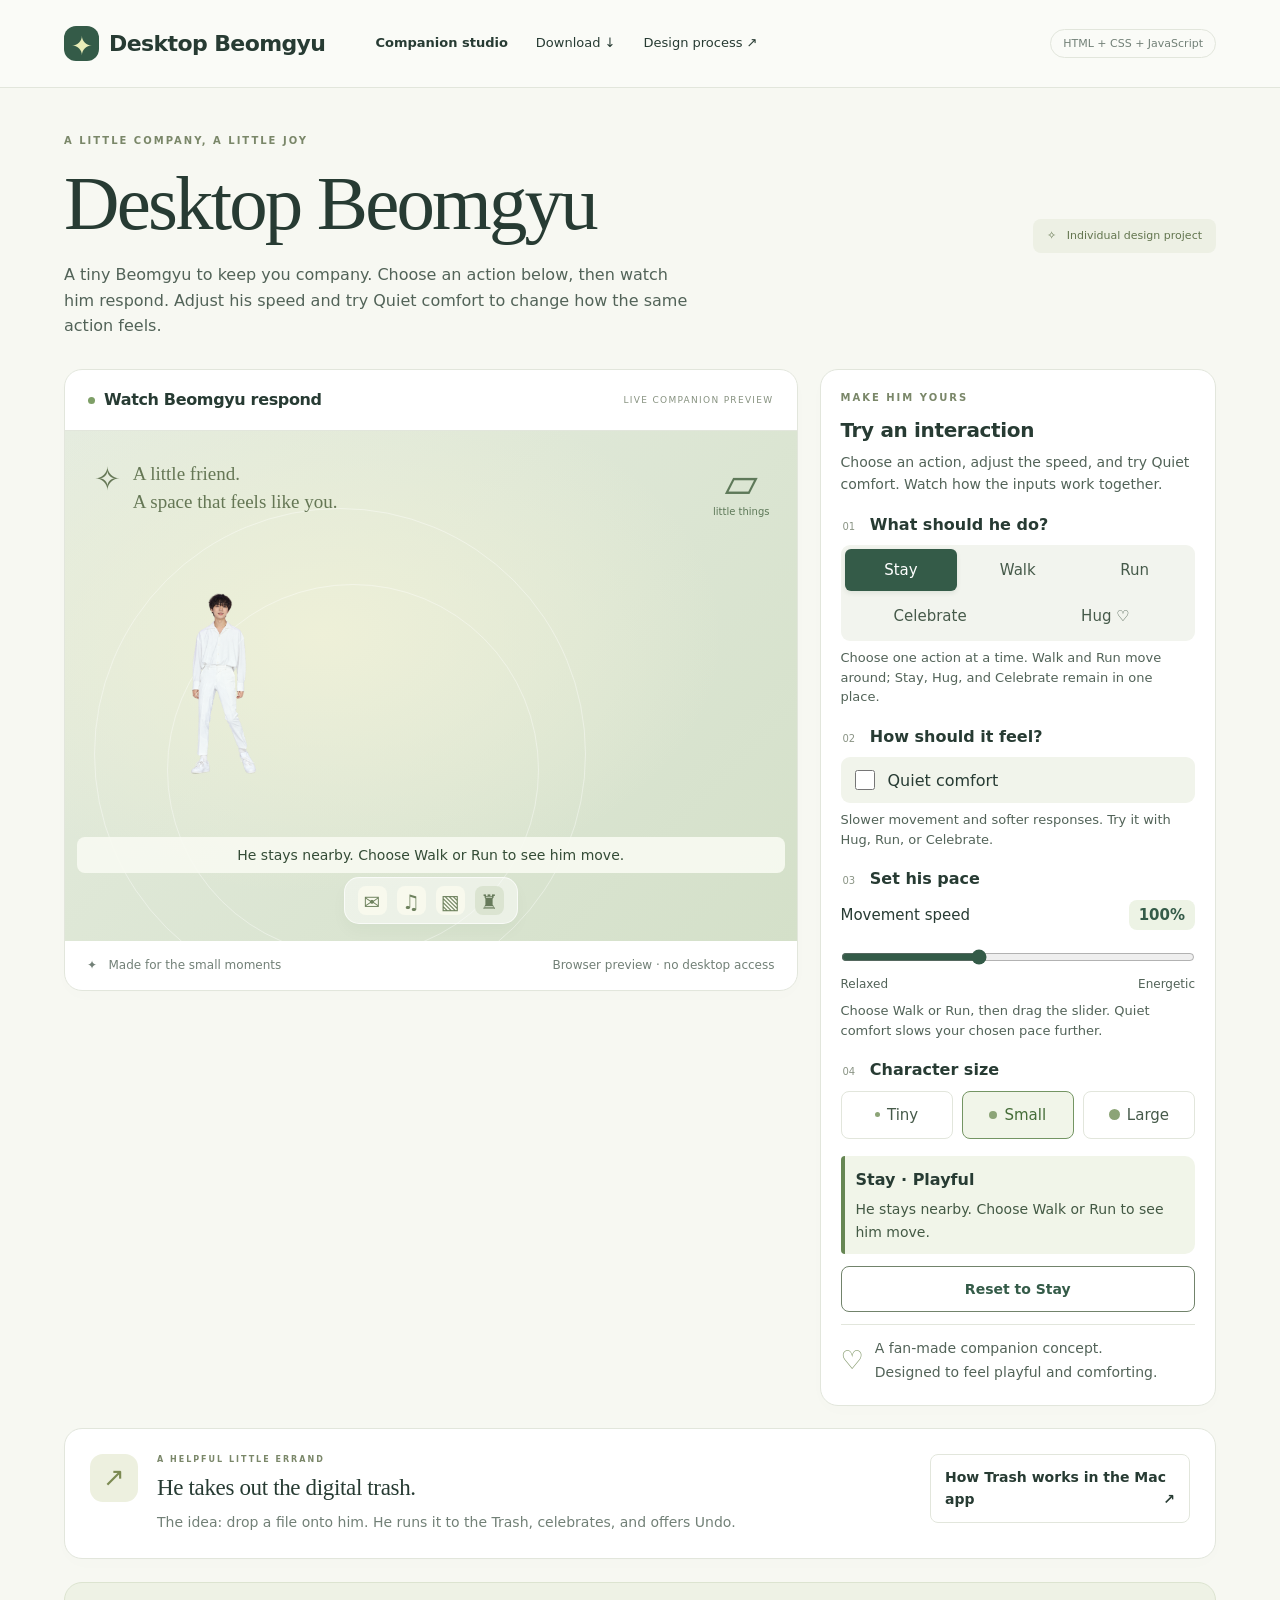
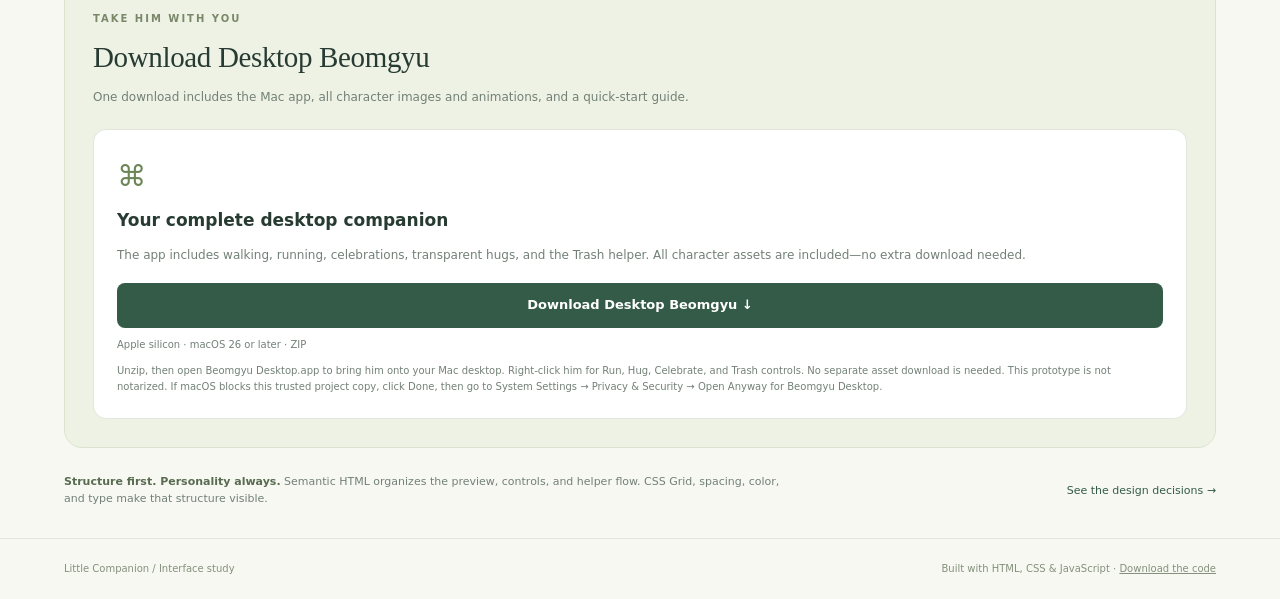
==== commit 704c4be1: "Update project documentation and coursework for combined speed inputs" ====
--- a/index.html
+++ b/index.html
@@ -1,15 +1,15 @@
 <!doctype html>
 <html lang="en">
-<head><meta charset="utf-8"><meta name="viewport" content="width=device-width,initial-scale=1"><title>Desktop Beomgyu · Little Companion</title><meta name="description" content="An HTML and CSS interface prototype for a playful desktop companion."><link rel="stylesheet" href="styles.css?v=layout-2"></head>
+<head><meta charset="utf-8"><meta name="viewport" content="width=device-width,initial-scale=1"><title>Desktop Beomgyu · Little Companion</title><meta name="description" content="An HTML and CSS interface prototype for a playful desktop companion."><link rel="stylesheet" href="styles.css?v=info-1"></head>
 <body>
-<header class="topbar"><a class="brand" href="index.html"><span class="brand-icon" aria-hidden="true">✦</span> Desktop Beomgyu</a><nav aria-label="Main navigation"><a href="#studio" aria-current="page">Companion studio</a><a href="#download">Download ↓</a><a href="process.html">Design process ↗</a></nav><span class="version">HTML + CSS interface</span></header>
+<header class="topbar"><a class="brand" href="index.html"><span class="brand-icon" aria-hidden="true">✦</span> Desktop Beomgyu</a><nav aria-label="Main navigation"><a href="#studio" aria-current="page">Companion studio</a><a href="#download">Download ↓</a><a href="process.html">Design process ↗</a></nav><span class="version">HTML + CSS + JavaScript</span></header>
 <main id="studio">
-<section class="intro" aria-labelledby="page-title"><div><p class="eyebrow">A LITTLE COMPANY, A LITTLE JOY</p><h1 id="page-title">Desktop Beomgyu</h1><p>A tiny Beomgyu to keep you company. Choose an action below, then watch him respond. Try Quiet comfort to change how the same action feels.</p></div><span class="project-tag">✧ &nbsp; Individual design project</span></section>
+<section class="intro" aria-labelledby="page-title"><div><p class="eyebrow">A LITTLE COMPANY, A LITTLE JOY</p><h1 id="page-title">Desktop Beomgyu</h1><p>A tiny Beomgyu to keep you company. Choose an action below, then watch him respond. Adjust his speed and try Quiet comfort to change how the same action feels.</p></div><span class="project-tag">✧ &nbsp; Individual design project</span></section>
 <div class="studio-layout">
 <section class="preview-card" aria-labelledby="preview-title"><header class="card-header"><div><span class="status-dot"></span><h2 id="preview-title">Watch Beomgyu respond</h2></div><span class="small-label">LIVE COMPANION PREVIEW</span></header>
 <div class="desktop-scene"><p class="hug-message" role="status">Feel upset? Feel tired? Do not worry I will always be on your side</p><div class="scene-note"><span aria-hidden="true">✧</span><p>A little friend.<br>A space that feels like you.</p></div><div class="fake-folder"><span aria-hidden="true">▱</span><small>little things</small></div><div class="orbit"><div class="sprite"><img class="still" src="beomgyu-standing.png" alt="Beomgyu in an all-white outfit, the desktop companion"><svg class="walking walk-rig" viewBox="0 0 447 640" role="img" aria-label="Beomgyu walking with alternating arms and legs" xmlns="http://www.w3.org/2000/svg"><defs><image id="walk-photo" href="beomgyu-walk-right.png" width="1341" height="1173"/><clipPath id="walk-clip-rear-leg"><polygon points="210,255 265,295 225,405 155,490 165,535 160,568 110,570 75,535 90,495 145,400 185,335"/></clipPath><clipPath id="walk-clip-front-leg"><polygon points="245,250 285,275 300,365 350,500 395,525 410,570 310,575 300,540 270,445 220,350"/></clipPath><clipPath id="walk-clip-rear-arm"><polygon points="165,105 225,110 225,165 200,245 185,355 145,370 135,330 145,220"/></clipPath><clipPath id="walk-clip-front-arm"><polygon points="250,100 285,110 315,170 335,245 380,280 390,325 355,340 290,280 255,210"/></clipPath><clipPath id="walk-clip-body"><polygon points="220,110 270,95 300,145 285,180 278,215 290,265 260,300 205,285 210,235 205,190 185,155 200,125"/></clipPath><clipPath id="walk-clip-head"><polygon points="200,0 320,0 320,100 280,135 230,120 200,90"/></clipPath></defs><g transform="translate(0 20)"><g class="walk-rear-arm"><use href="#walk-photo" clip-path="url(#walk-clip-rear-arm)"/></g><g class="walk-rear-leg"><use href="#walk-photo" clip-path="url(#walk-clip-rear-leg)"/></g><g class="walk-front-leg"><use href="#walk-photo" clip-path="url(#walk-clip-front-leg)"/></g><clipPath id="walk-socket-0"><ellipse cx="195" cy="145" rx="25" ry="32"/></clipPath><g class="walk-socket"><ellipse cx="195" cy="145" rx="16.25" ry="20.8" fill="#e7eceb"/><use href="#walk-photo" clip-path="url(#walk-socket-0)"/></g><clipPath id="walk-socket-1"><ellipse cx="275" cy="150" rx="25" ry="32"/></clipPath><g class="walk-socket"><ellipse cx="275" cy="150" rx="16.25" ry="20.8" fill="#e7eceb"/><use href="#walk-photo" clip-path="url(#walk-socket-1)"/></g><g class="walk-body"><use href="#walk-photo" clip-path="url(#walk-clip-body)"/></g><g class="walk-head"><use href="#walk-photo" clip-path="url(#walk-clip-head)"/></g><g class="walk-front-arm"><use href="#walk-photo" clip-path="url(#walk-clip-front-arm)"/></g></g></svg><svg class="runner run-rig" viewBox="0 0 1400 1460" role="img" aria-label="Beomgyu running with alternating arms and legs" xmlns="http://www.w3.org/2000/svg"><defs><image id="run-photo" href="run-1.png" width="1216" height="1294"/><clipPath id="clip-back-arm"><polygon points="725,255 835,280 870,335 1000,475 1040,580 960,610 910,515 800,430 720,385"/></clipPath><clipPath id="clip-back-leg"><polygon points="615,670 740,725 815,850 1030,900 1185,930 1200,1040 1140,1160 1070,1145 1040,1030 800,980 700,930 570,800"/></clipPath><clipPath id="clip-front-leg"><polygon points="555,640 690,705 600,820 475,910 420,1090 405,1165 440,1215 350,1270 200,1175 175,1130 270,1080 320,1060 355,880 370,785"/></clipPath><clipPath id="clip-front-arm"><polygon points="400,265 480,285 485,350 430,425 375,480 330,505 260,465 170,390 150,345 165,300 225,285 290,365 325,395 350,355"/></clipPath><clipPath id="clip-body"><polygon points="440,260 500,240 660,250 700,285 715,365 700,445 740,530 790,650 775,735 675,750 610,690 530,660 495,575 490,475 465,400 445,340"/></clipPath><clipPath id="clip-head"><polygon points="355,0 735,0 735,235 700,290 555,320 455,285 355,250"/></clipPath></defs><g transform="translate(90 75)"><g class="run-back-arm"><use href="#run-photo" clip-path="url(#clip-back-arm)"/></g><g class="run-back-leg"><use href="#run-photo" clip-path="url(#clip-back-leg)"/></g><g class="run-front-leg"><use href="#run-photo" clip-path="url(#clip-front-leg)"/></g><clipPath id="run-socket-0"><ellipse cx="420" cy="330" rx="55" ry="65"/></clipPath><g class="run-socket"><ellipse cx="420" cy="330" rx="35.75" ry="42.25" fill="#e7eceb"/><use href="#run-photo" clip-path="url(#run-socket-0)"/></g><clipPath id="run-socket-1"><ellipse cx="790" cy="330" rx="55" ry="65"/></clipPath><g class="run-socket"><ellipse cx="790" cy="330" rx="35.75" ry="42.25" fill="#e7eceb"/><use href="#run-photo" clip-path="url(#run-socket-1)"/></g><g class="run-body"><use href="#run-photo" clip-path="url(#clip-body)"/></g><g class="run-head"><use href="#run-photo" clip-path="url(#clip-head)"/></g><g class="run-front-arm"><use href="#run-photo" clip-path="url(#clip-front-arm)"/></g></g></svg><img class="hug-preview" id="hug-animation" src="frame-000.png" alt="Beomgyu giving a hug, with his original face and a transparent background"></div></div><span class="scene-caption" role="status" aria-live="polite">Staying nearby · choose an action on the right</span><div class="desktop-dock" aria-label="Decorative desktop dock"><span aria-hidden="true">✉</span><span aria-hidden="true">♫</span><span aria-hidden="true">▧</span><span class="dock-bin" aria-hidden="true">♜</span></div></div>
 <footer class="preview-footer"><span>✦ &nbsp; Made for the small moments</span><span>Browser preview · no desktop access</span></footer></section>
-<aside class="settings-card" aria-labelledby="settings-title"><header><p class="eyebrow">MAKE HIM YOURS</p><h2 id="settings-title">Try an interaction</h2><p>1. Choose an action. 2. Add Quiet comfort. 3. Watch the response.</p></header>
+<aside class="settings-card" aria-labelledby="settings-title"><header><p class="eyebrow">MAKE HIM YOURS</p><h2 id="settings-title">Try an interaction</h2><p>Choose an action, adjust the speed, and try Quiet comfort. Watch how the inputs work together.</p></header>
 <form aria-label="Companion appearance and movement">
 <fieldset><legend><span>01</span> What should he do?</legend><div class="segmented"><input type="radio" name="movement" id="stand" checked><label for="stand">Stay</label><input type="radio" name="movement" id="walk"><label for="walk">Walk</label><input type="radio" name="movement" id="run"><label for="run">Run</label><input type="radio" name="movement" id="celebrate"><label for="celebrate">Celebrate</label><input type="radio" name="movement" id="hug"><label for="hug">Hug ♡</label></div><p class="hint">Choose one action at a time. Walk and Run move around; Stay, Hug, and Celebrate remain in one place.</p></fieldset>
 <fieldset><legend><span>02</span> How should it feel?</legend><label class="comfort-toggle" for="quiet"><input type="checkbox" id="quiet"> Quiet comfort</label><p class="hint">Slower movement and softer responses. Try it with Hug, Run, or Celebrate.</p></fieldset>
@@ -23,5 +23,5 @@
 <section class="helper-card" aria-labelledby="helper-title"><div class="helper-icon" aria-hidden="true">↗</div><div class="helper-copy"><p class="eyebrow">A HELPFUL LITTLE ERRAND</p><h2 id="helper-title">He takes out the digital trash.</h2><p>The idea: drop a file onto him. He runs it to the Trash, celebrates, and offers Undo.</p></div><details class="helper-details"><summary>How Trash works in the Mac app <span aria-hidden="true">↗</span></summary><ol><li><strong>Drop & confirm</strong><span>Choose a file and confirm the action.</span></li><li><strong>Run & celebrate</strong><span>He carries the icon to the Trash, then strikes his happy pose.</span></li><li><strong>Changed your mind?</strong><span>Undo returns the file to its original location.</span></li></ol><p class="hint">Mac app feature only. This website preview never reads, moves, or deletes your files.</p></details></section>
 <section class="download-card" id="download" aria-labelledby="download-title"><div><p class="eyebrow">TAKE HIM WITH YOU</p><h2 id="download-title">Download Desktop Beomgyu</h2><p>One download includes the Mac app, all character images and animations, and a quick-start guide.</p></div><div class="download-options"><article><span class="download-symbol" aria-hidden="true">⌘</span><h3>Your complete desktop companion</h3><p>The app includes walking, running, celebrations, transparent hugs, and the Trash helper. All character assets are included—no extra download needed.</p><a class="download-button" href="Desktop-Beomgyu.zip" download>Download Desktop Beomgyu ↓</a><small>Apple silicon · macOS 26 or later · ZIP</small><p class="download-help">Unzip, then open Beomgyu Desktop.app to bring him onto your Mac desktop. Right-click him for Run, Hug, Celebrate, and Trash controls. No separate asset download is needed. This prototype is not notarized. If macOS blocks this trusted project copy, click Done, then go to System Settings → Privacy &amp; Security → Open Anyway for Beomgyu Desktop.</p></article></div></section>
 <section class="design-caption" aria-label="About this prototype"><p><strong>Structure first. Personality always.</strong> Semantic HTML organizes the preview, controls, and helper flow. CSS Grid, spacing, color, and type make that structure visible.</p><a href="process.html">See the design decisions →</a></section>
-</main><footer class="site-footer"><span>Little Companion / Interface study</span><span>Built with HTML & CSS · <a href="https://github.com/il2527/desktop-beomgyu/archive/refs/heads/main.zip" download>Download the code</a></span></footer>
-<script src="photo-gaits.js?v=layout-2"></script><script src="companion.js?v=layout-2"></script></body></html>
+</main><footer class="site-footer"><span>Little Companion / Interface study</span><span>Built with HTML, CSS & JavaScript · <a href="https://github.com/il2527/desktop-beomgyu/archive/refs/heads/main.zip" download>Download the code</a></span></footer>
+<script src="photo-gaits.js?v=info-1"></script><script src="companion.js?v=info-1"></script></body></html>
